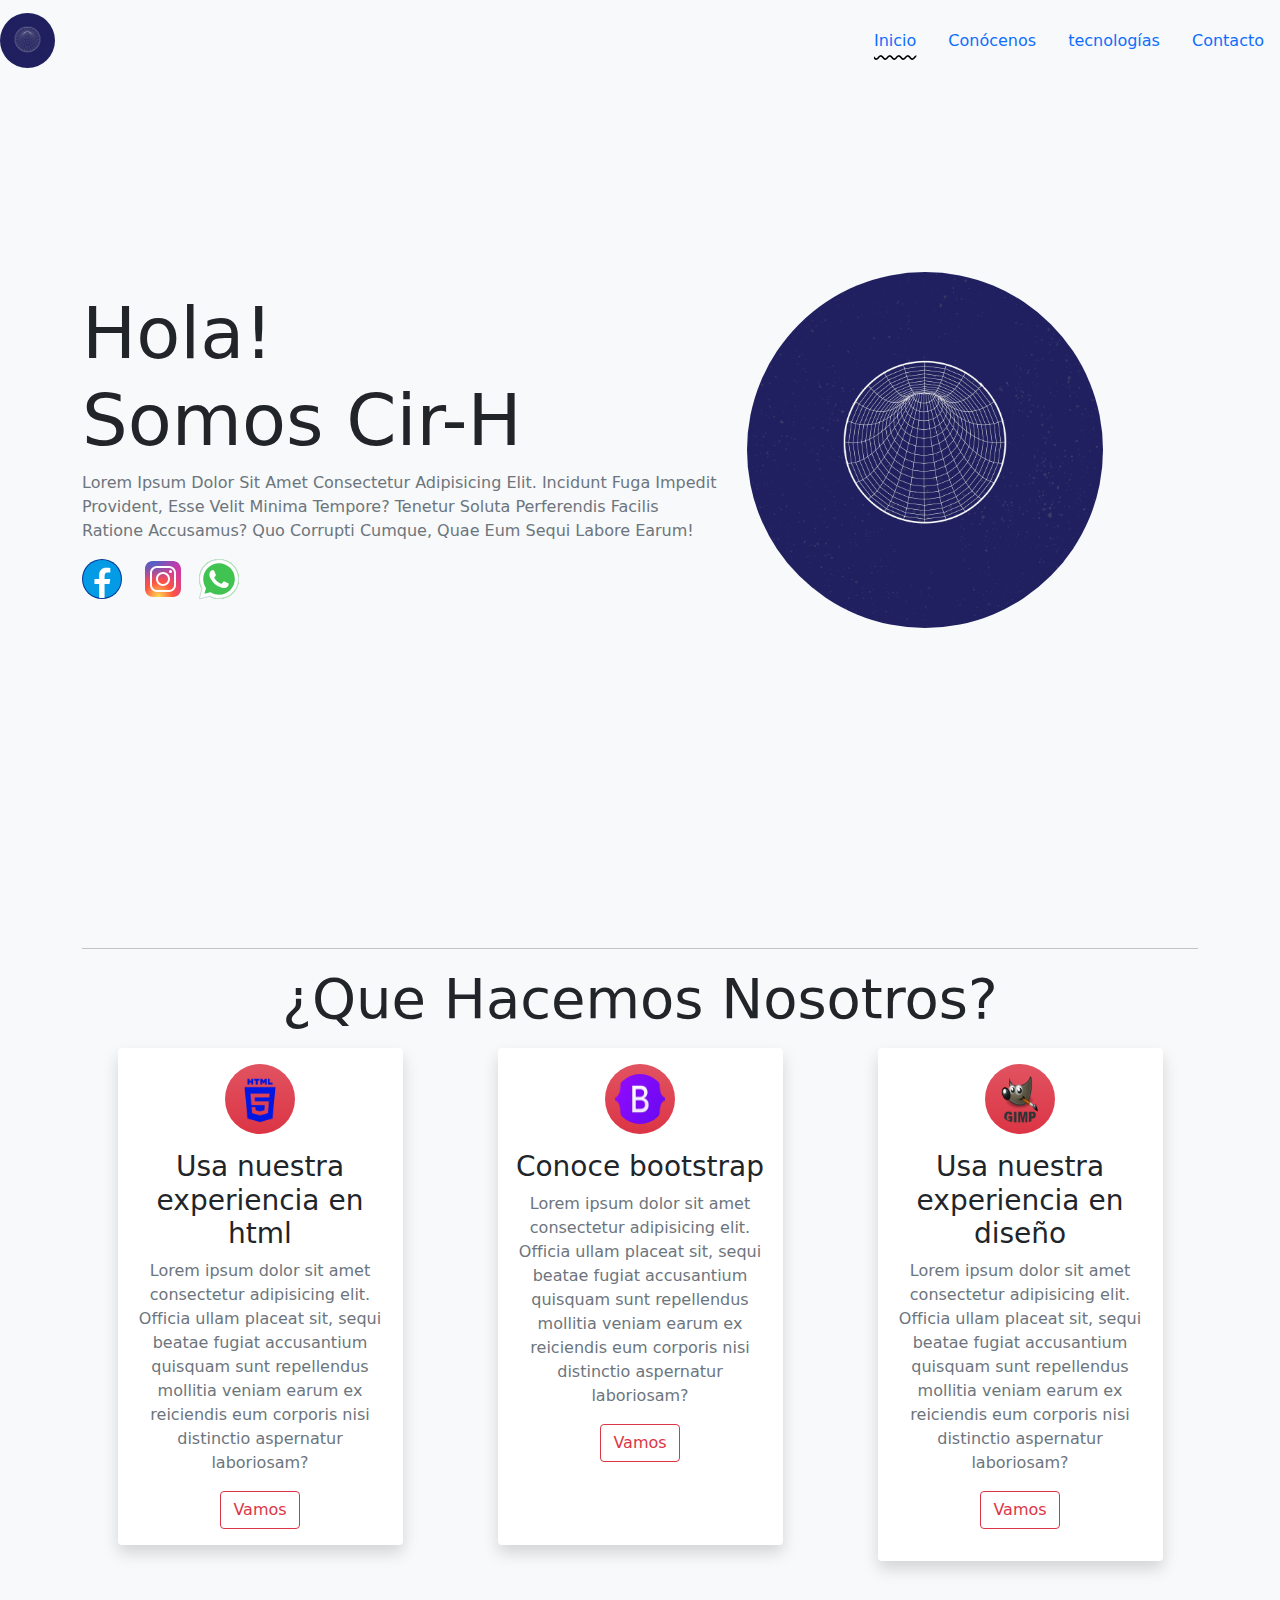
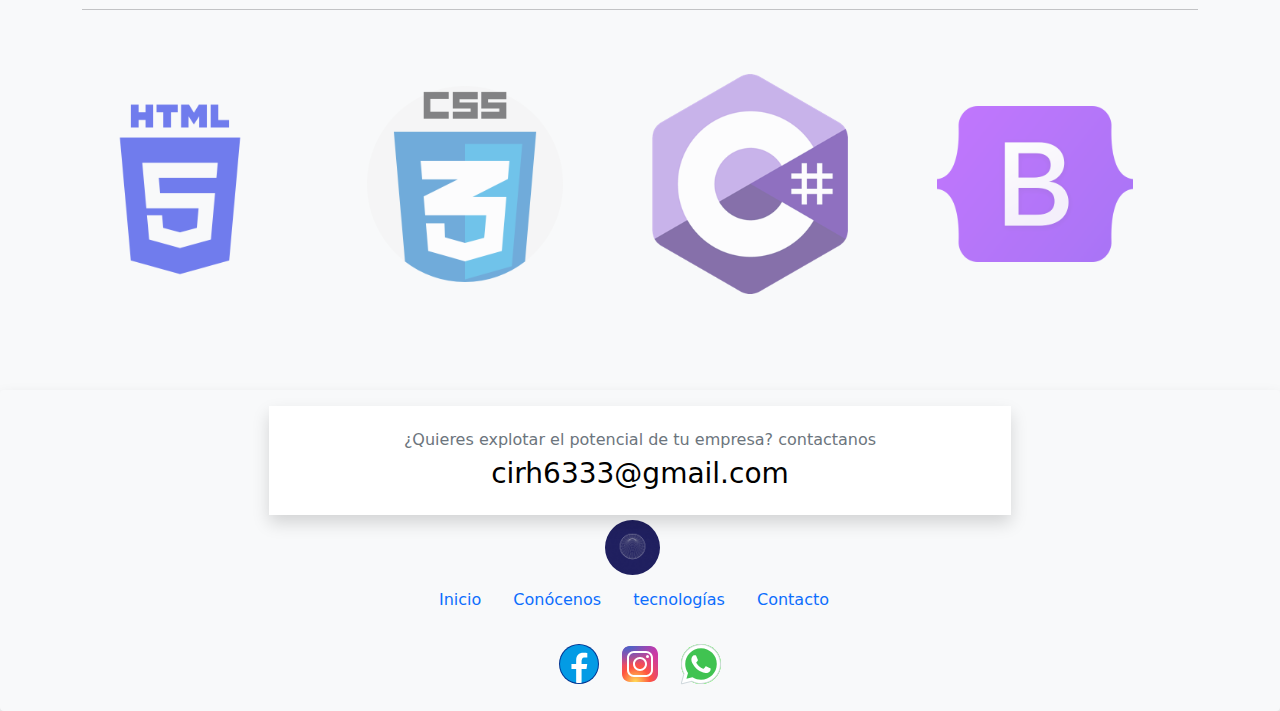
==== index.html @ 61a6dfd4 "primer subida cirh" ====
<!DOCTYPE html>
<html lang="es">
<head>
    <meta charset="UTF-8">
    <meta name="viewport" content="width=device-width, initial-scale=1.0">
    <link rel="stylesheet" href="css/bootstrap.min.css">
    <link rel="stylesheet" href="css/estilos.css">

    <title>Cir-H</title>
</head>
<body class="bg-light">
  <!-- navbar -->
  <nav class="navbar navbar-expand-md navbar-Light fixed-top bg-light navbar-main">
    <!-- logo -->
    <a href="#" class="navbar-brand ">
      <img src="imagenes/logo_cirh.jpg" alt="Cir-h logo" class="rounded-circle">
      <button class="navbar-toggler" data-bs-toggle="collapse" data-bs-target="#mainNav" aria-controls="mainNav" aria-expanded="false" aria-label="Barra de navegacion">
        <span class="navbar-toggler-icon"></span>
         </button>
    </a>

    <!-- items -->
    <div class="collapse navbar-collapse text-black" id="mainNav">
      <div class="nav ms-auto text-dark flex-column flex-md-row"> 
        <a href="index.html" class="nav-link active"> Inicio</a>
        <a href="index/indexco.html" class="nav-link">Conócenos</a>
        <a href="index.html" class="nav-link">tecnologías</a>
        <a href="index.html" class="nav-link">Contacto</a>

      </div>
    </div>
  
  </nav>

    <div class="container">
      <!-- Header -->
      <header class="row align-items-center header-main ">
        <div class="col-md-7 text-center text-md-start">
          <!-- Saludo -->
          <h1 class="display-2">
            <span class="d-block">Hola!</span>
             Somos Cir-H
          </h1>
          <!-- trabajo -->
          <p class="text-muted fw-light text-capitalize">
            Lorem ipsum dolor sit amet consectetur adipisicing elit. Incidunt fuga impedit provident, esse velit minima tempore? Tenetur soluta perferendis facilis ratione accusamus? Quo corrupti cumque, quae eum sequi labore earum!

          </p>
          <!-- contacto -->

          <div class="d-none-d-md-block icons-social-networks">
            <!-- facebook -->
              <a href="https://www.facebook.com/CirH.mx" target="_blank" class="bg-facebook">
                <img src="imagenes/icons/icons8-facebook-nuevo.svg" alt="facebook"> 
              </a>
              <!-- instagram -->
              <a href="https://www.instagram.com/cirh.mx/" target="_blank" class="bg-instagram mx-3">
                <img src="imagenes/icons/icons8-instagram.svg" alt="instagram"> 
             
                <!-- whatsapp -->
                <a href="" target="_blank" class="bg-whatsapp">
                <img src="imagenes/icons/icons8-whatsapp.svg" alt="whatsapp"> 
              </a>


          </div>
        </div>
        <div class="col-8 col-md-4">
          <img src="imagenes/logo_cirh.jpg" alt="foto-cir-h" class="w-100 rounded-circle">
        </div> 
      </header>
      <hr>
      <!-- servicios -->
    <section class="row justify-content-around text-center" id="secServicio">
      <!-- titulo -->
      <h2 class="col-12 display-4 text-capitalize mb-3">
        ¿Que hacemos nosotros?
      </h2>
      <!-- recuadro 1 -->
      <article class="col-10 col-md-10 col-lg-3 bg-white rounded shadow p-3 fw-light mb-3 mb-md-3">
      <!-- Icono -->
      <img src="imagenes/logo_html.png" alt="Icon Pen" class="bg-danger bg-gradient d-inline-bloc rounded-circle mb-3 icon-service">
      <!-- titulo -->
      <h3 class="capitalize">
        Usa nuestra experiencia en html
      </h3>
      <!-- descripcion -->
      <p class="text-muted">
        Lorem ipsum dolor sit amet consectetur adipisicing elit. Officia ullam placeat sit, sequi beatae fugiat accusantium quisquam sunt repellendus mollitia veniam earum ex reiciendis eum corporis nisi distinctio aspernatur laboriosam?
      </p>
      <!-- boton -->
      <a href="#" class="btn btn-outline-danger"> Vamos</a>
    </article>

    <!-- recuadro 2 -->
    <article class="col-10 col-md-10 col-lg-3 bg-white rounded shadow p-3 fw-light mb-3 mb-md-3">
      <!-- Icono -->
      <img src="imagenes/bootstrap.png" alt="" class="bg-danger bg-gradient d-inline-bloc rounded-circle mb-3 icon-service">
      <!-- titulo -->
      <h3 class="capitalize">
        Conoce bootstrap
      </h3>
      <!-- descripcion -->
      <p class="text-muted">
        Lorem ipsum dolor sit amet consectetur adipisicing elit. Officia ullam placeat sit, sequi beatae fugiat accusantium quisquam sunt repellendus mollitia veniam earum ex reiciendis eum corporis nisi distinctio aspernatur laboriosam?
      </p>
      <!-- boton -->
      <a href="#" class="btn btn-outline-danger"> Vamos</a>
    </article>

    <!-- recuadro 3 -->
    <article class="col-10 col-md-10 col-lg-3 bg-white rounded shadow p-3 fw-light mb-3 mb-md-0">
      <!-- Icono -->
      <img src="imagenes/gimp.png" alt="" class="bg-danger bg-gradient d-inline-bloc rounded-circle mb-3 icon-service">
      <!-- titulo -->
      <h3 class="capitalize">
        Usa nuestra experiencia en diseño
      </h3>
      <!-- descripcion -->
      <p class="text-muted">
        Lorem ipsum dolor sit amet consectetur adipisicing elit. Officia ullam placeat sit, sequi beatae fugiat accusantium quisquam sunt repellendus mollitia veniam earum ex reiciendis eum corporis nisi distinctio aspernatur laboriosam?
      </p>
      <!-- boton -->
      <a href="#" class="btn btn-outline-danger"> Vamos</a>
    </article>
    </section>
    <hr>
 </div>
 <!-- experiencia con lenguajes -->
 <div class="bg-purple d-none d-md-block">
  <!-- lenguajes -->
  <div class="container">
    <div class="row align-items-center justify-content-around py-5 sec-lenguajes">
      <!-- elementos -->
      <!-- foto 1 -->
      <a href="#" class="col-sm-5 col-md-3">
      <img src="imagenes/logo_html.png" alt="HTML" class="w-75">
    </a>
    <!-- foto 2 -->
    <a href="#" class="col-sm-5 col-md-3">
      <img src="imagenes/css.png" alt="HTML" class="w-75">
    </a>
     <!-- foto 3 -->
     <a href="#" class="col-sm-5 col-md-3">
      <img src="imagenes/csharp.png" alt="HTML" class="w-75">
    </a>

    <!-- foto 4 -->
    <a href="#" class="col-sm-5 col-md-3">
      <img src="imagenes/bootstrap.png" alt="HTML" class="w-75">
    </a>   
    </div>
  </div>
 </div>


 <!-- contacto -->
 <div class="containter rounded shadow p-3">
  <section class="row justify-content-center">
    <div class="col-9 col-lg-7 bg-white text-center py-4 px-3 shadow position-relative photo-frame">
     <p class="h6 text-muted fw-light">
      ¿Quieres explotar el potencial de tu empresa? contactanos </p>
       <a href="mailto:cirh6333@gmail.com" class="h3 text-decoration-none"> cirh6333@gmail.com </a>
    </div>
  </section>
  <!-- barranav -->
  <div class="row justify-content-center text-center ">
    <!-- logo -->
    <div class="navbar-brand">
    <img src="imagenes/logo_cirh.jpg" alt="Cir-h logo" class="rounded-circle">
  </div>
    <!-- items -->
    <nav class="nav col-11 justify-content-center mb-4 text-black">
    <a href="index.html" class="nav-link active"> Inicio</a>
    <a href="secServicio" class="nav-link">Conócenos</a>
    <a href="index.html" class="nav-link">tecnologías</a>
    <a href="index.html" class="nav-link">Contacto</a>
    </nav>
    <!-- icons-social-networks -->
    
    <div class="icons-social-networks">
      <!-- facebook -->
        <a href="https://www.facebook.com/CirH.mx" target="_blank" class="bg-facebook">
          <img src="imagenes/icons/icons8-facebook-nuevo.svg" alt="facebook"> 
        </a>
        <!-- instagram -->
        <a href="https://www.instagram.com/cirh.mx/" target="_blank" class="bg-instagram mx-3">
          <img src="imagenes/icons/icons8-instagram.svg" alt="instagram"> 
        </a>
          <!-- whatsapp -->
          <a href="" target="_blank" class="bg-whatsapp">
          <img src="imagenes/icons/icons8-whatsapp.svg" alt="whatsapp"> 
        </a>

    </div>

  </div>
 </div>
 
    <script src="js/bootstrap.bundle.min.js"></script>
    
</body>
</html>
---- css/estilos.css ----
:root{
    --color-bue-medium: #222;
    --color-black: #000;
    

}

/* estilos generales */
 a{
    color: #000;
}

.container > .row {
    margin-bottom: 3rem;
    
}





/* sections */
/* Nav */
.navbar-brand > img{
    width: 55px;
    
}
/* para que todos los elementos activos tengan un text-decoration  */
.navbar-main .active{
    text-decoration: underline wavy var(--color-black);
    text-underline-offset: 9px;
}


/* redes sociales */
.icons-social-networks > a{
    /* variable */
    --size: 40px;
    width: var(--size);
    height: var(--size);
    border-radius: 50%;
    display: inline-flex;
    justify-content: center;
    align-items: center;
    transition: 0.5s filter;

}
.sec-lenguajes > a:hover{
    filter: opacity(0.5);
    transition: 0.5s filter;
}



/* efecto opacidad */
.icons-social-networks > a:hover .sec-lenguajes{
    filter: opacity(0.5);

}


.bg-facebook{
    background-color: #023693;
}

.bg-instagram{
    background-color: rgba(255, 255, 255, 0);
}

.bg-whatsapp{
    background-color: rgb(30, 255, 0);
}
/* centrar elementos */

.header-main{
    min-height: 100vh ;

}

/* seccion servicios */
.icon-service{
    --box-size: 70px;
    width: var(--box-size);
    height: var(--box-size);
    padding: 10px;


}

/* experiencia */

.bg-purple{
    background-color: rgba(13, 87, 235 / 0.3);
    filter: opacity(0.55);
}

@media screen and (max-width: 370px) {
    
    body{
        margin-top: 4rem;
    }

.header-main{
    height: initial;

}

}
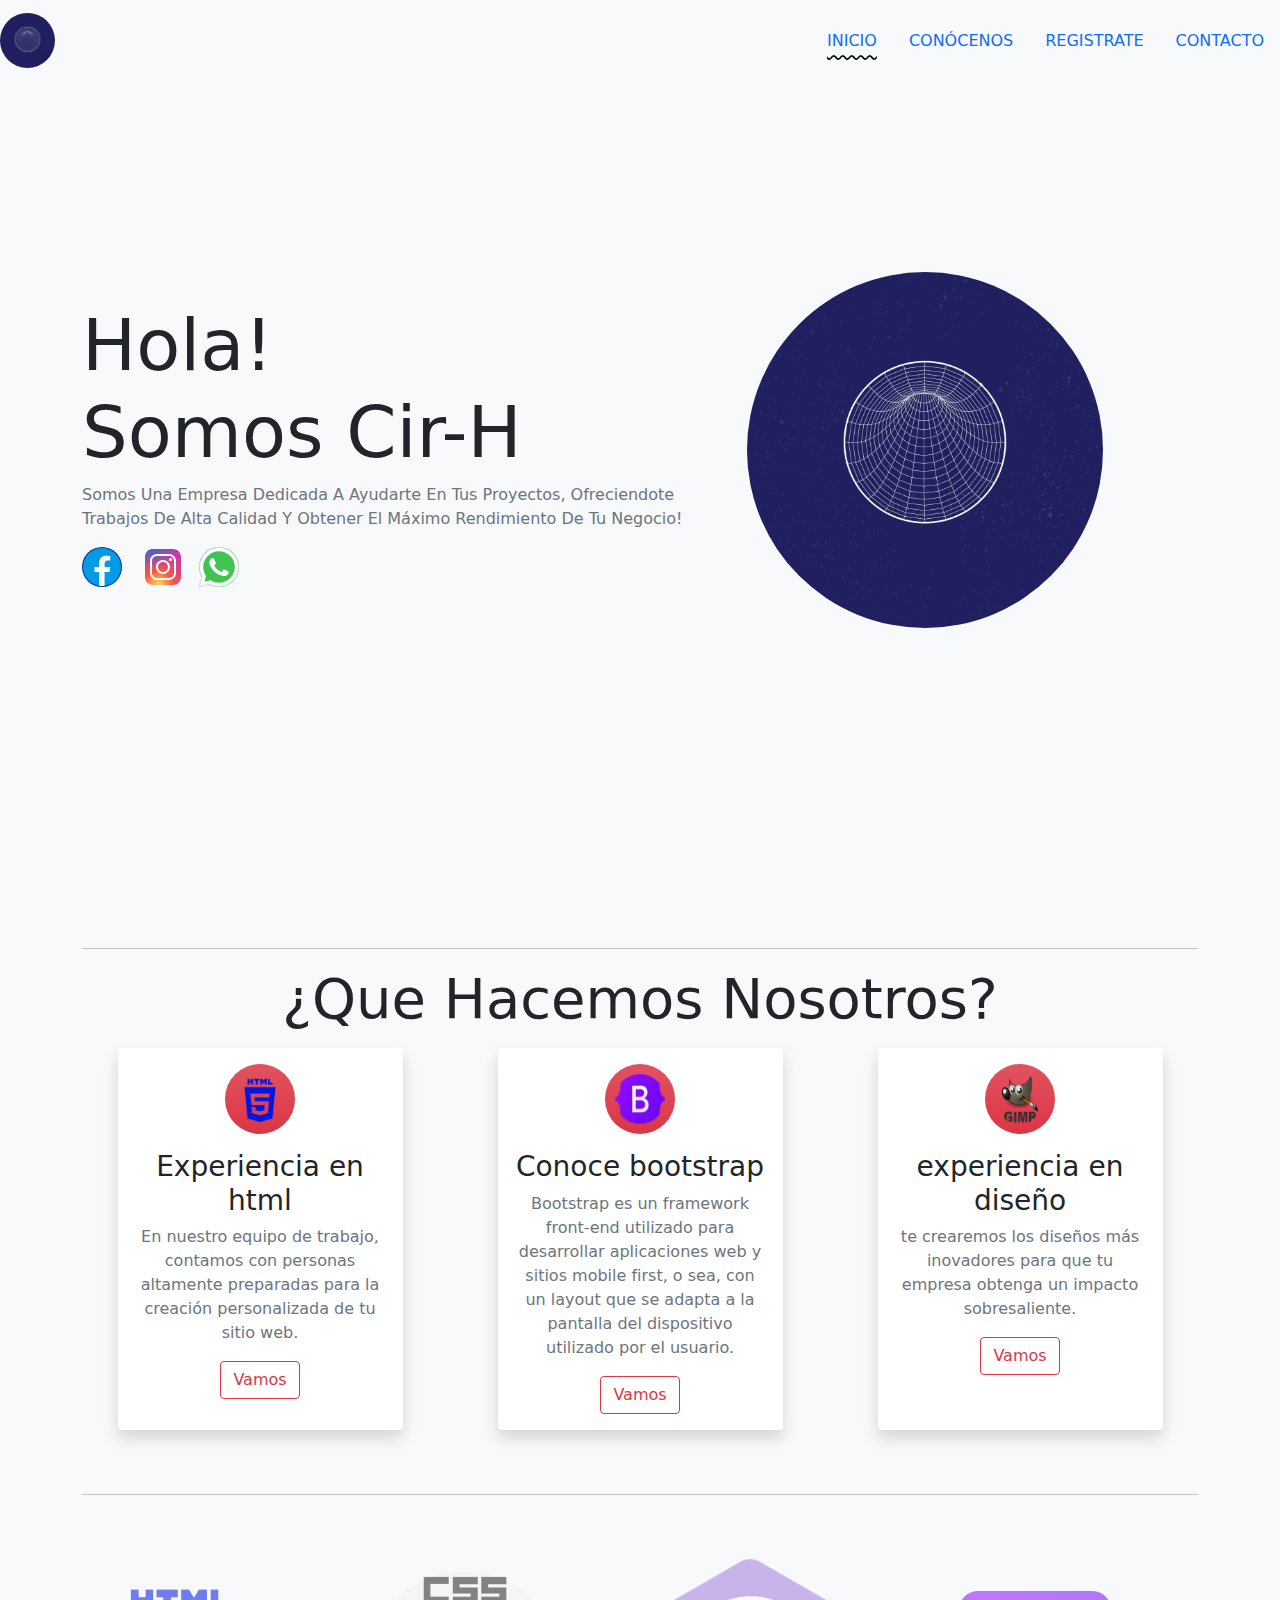
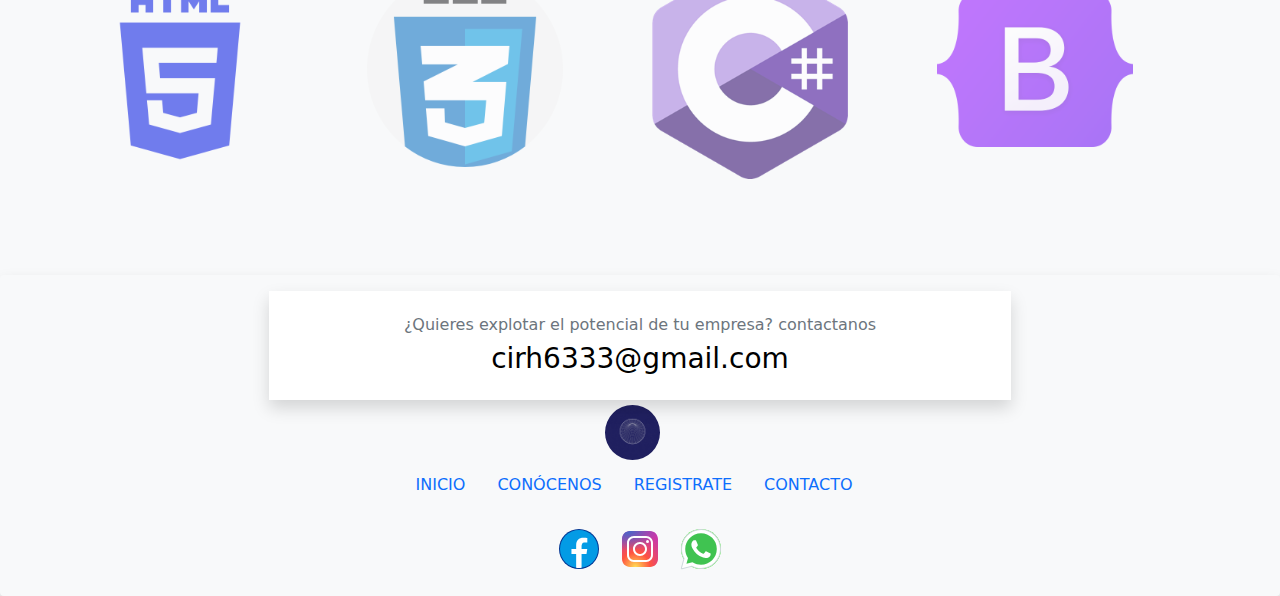
==== commit 19feac52: "Nuevas secciones" ====
--- a/index.html
+++ b/index.html
@@ -22,10 +22,10 @@
     <!-- items -->
     <div class="collapse navbar-collapse text-black" id="mainNav">
       <div class="nav ms-auto text-dark flex-column flex-md-row"> 
-        <a href="index.html" class="nav-link active"> Inicio</a>
-        <a href="index/indexco.html" class="nav-link">Conócenos</a>
-        <a href="index.html" class="nav-link">tecnologías</a>
-        <a href="index.html" class="nav-link">Contacto</a>
+        <a href="index.html" class="nav-link active"> INICIO</a>
+        <a href="index/indexco.html" class="nav-link">CONÓCENOS</a>
+        <a href="https://aldo-mauricio-g.github.io/Landing-Page/" class="nav-link">REGISTRATE</a>
+        <a href="index.html" class="nav-link">CONTACTO</a>
 
       </div>
     </div>
@@ -43,7 +43,7 @@
           </h1>
           <!-- trabajo -->
           <p class="text-muted fw-light text-capitalize">
-            Lorem ipsum dolor sit amet consectetur adipisicing elit. Incidunt fuga impedit provident, esse velit minima tempore? Tenetur soluta perferendis facilis ratione accusamus? Quo corrupti cumque, quae eum sequi labore earum!
+           Somos una empresa dedicada a ayudarte en tus proyectos, ofreciendote trabajos de alta calidad y obtener el máximo rendimiento de tu negocio!
 
           </p>
           <!-- contacto -->
@@ -82,11 +82,11 @@
       <img src="imagenes/logo_html.png" alt="Icon Pen" class="bg-danger bg-gradient d-inline-bloc rounded-circle mb-3 icon-service">
       <!-- titulo -->
       <h3 class="capitalize">
-        Usa nuestra experiencia en html
+       Experiencia en html
       </h3>
       <!-- descripcion -->
       <p class="text-muted">
-        Lorem ipsum dolor sit amet consectetur adipisicing elit. Officia ullam placeat sit, sequi beatae fugiat accusantium quisquam sunt repellendus mollitia veniam earum ex reiciendis eum corporis nisi distinctio aspernatur laboriosam?
+       En nuestro equipo de trabajo, contamos con personas altamente preparadas para la creación personalizada de tu sitio web.
       </p>
       <!-- boton -->
       <a href="#" class="btn btn-outline-danger"> Vamos</a>
@@ -97,28 +97,28 @@
       <!-- Icono -->
       <img src="imagenes/bootstrap.png" alt="" class="bg-danger bg-gradient d-inline-bloc rounded-circle mb-3 icon-service">
       <!-- titulo -->
-      <h3 class="capitalize">
+      <h3 class="capitalize justify-content-around">
         Conoce bootstrap
       </h3>
       <!-- descripcion -->
       <p class="text-muted">
-        Lorem ipsum dolor sit amet consectetur adipisicing elit. Officia ullam placeat sit, sequi beatae fugiat accusantium quisquam sunt repellendus mollitia veniam earum ex reiciendis eum corporis nisi distinctio aspernatur laboriosam?
+        Bootstrap es un framework front-end utilizado para desarrollar aplicaciones web y sitios mobile first, o sea, con un layout que se adapta a la pantalla del dispositivo utilizado por el usuario.
       </p>
       <!-- boton -->
       <a href="#" class="btn btn-outline-danger"> Vamos</a>
     </article>
 
     <!-- recuadro 3 -->
-    <article class="col-10 col-md-10 col-lg-3 bg-white rounded shadow p-3 fw-light mb-3 mb-md-0">
+    <article class="col-10 col-md-10 col-lg-3 bg-white rounded shadow p-3 fw-light mb-3 mb-md-3">
       <!-- Icono -->
       <img src="imagenes/gimp.png" alt="" class="bg-danger bg-gradient d-inline-bloc rounded-circle mb-3 icon-service">
       <!-- titulo -->
       <h3 class="capitalize">
-        Usa nuestra experiencia en diseño
+       experiencia en diseño
       </h3>
       <!-- descripcion -->
       <p class="text-muted">
-        Lorem ipsum dolor sit amet consectetur adipisicing elit. Officia ullam placeat sit, sequi beatae fugiat accusantium quisquam sunt repellendus mollitia veniam earum ex reiciendis eum corporis nisi distinctio aspernatur laboriosam?
+       te crearemos los diseños más inovadores para que tu empresa obtenga un impacto sobresaliente.
       </p>
       <!-- boton -->
       <a href="#" class="btn btn-outline-danger"> Vamos</a>
@@ -126,6 +126,7 @@
     </section>
     <hr>
  </div>
+
  <!-- experiencia con lenguajes -->
  <div class="bg-purple d-none d-md-block">
   <!-- lenguajes -->
@@ -171,10 +172,10 @@
   </div>
     <!-- items -->
     <nav class="nav col-11 justify-content-center mb-4 text-black">
-    <a href="index.html" class="nav-link active"> Inicio</a>
-    <a href="secServicio" class="nav-link">Conócenos</a>
-    <a href="index.html" class="nav-link">tecnologías</a>
-    <a href="index.html" class="nav-link">Contacto</a>
+    <a href="index.html" class="nav-link active"> INICIO</a>
+    <a href="index/indexco.html" class="nav-link">CONÓCENOS</a>
+    <a href="index.html" class="nav-link">REGISTRATE</a>
+    <a href="index.html" class="nav-link">CONTACTO</a>
     </nav>
     <!-- icons-social-networks -->
     
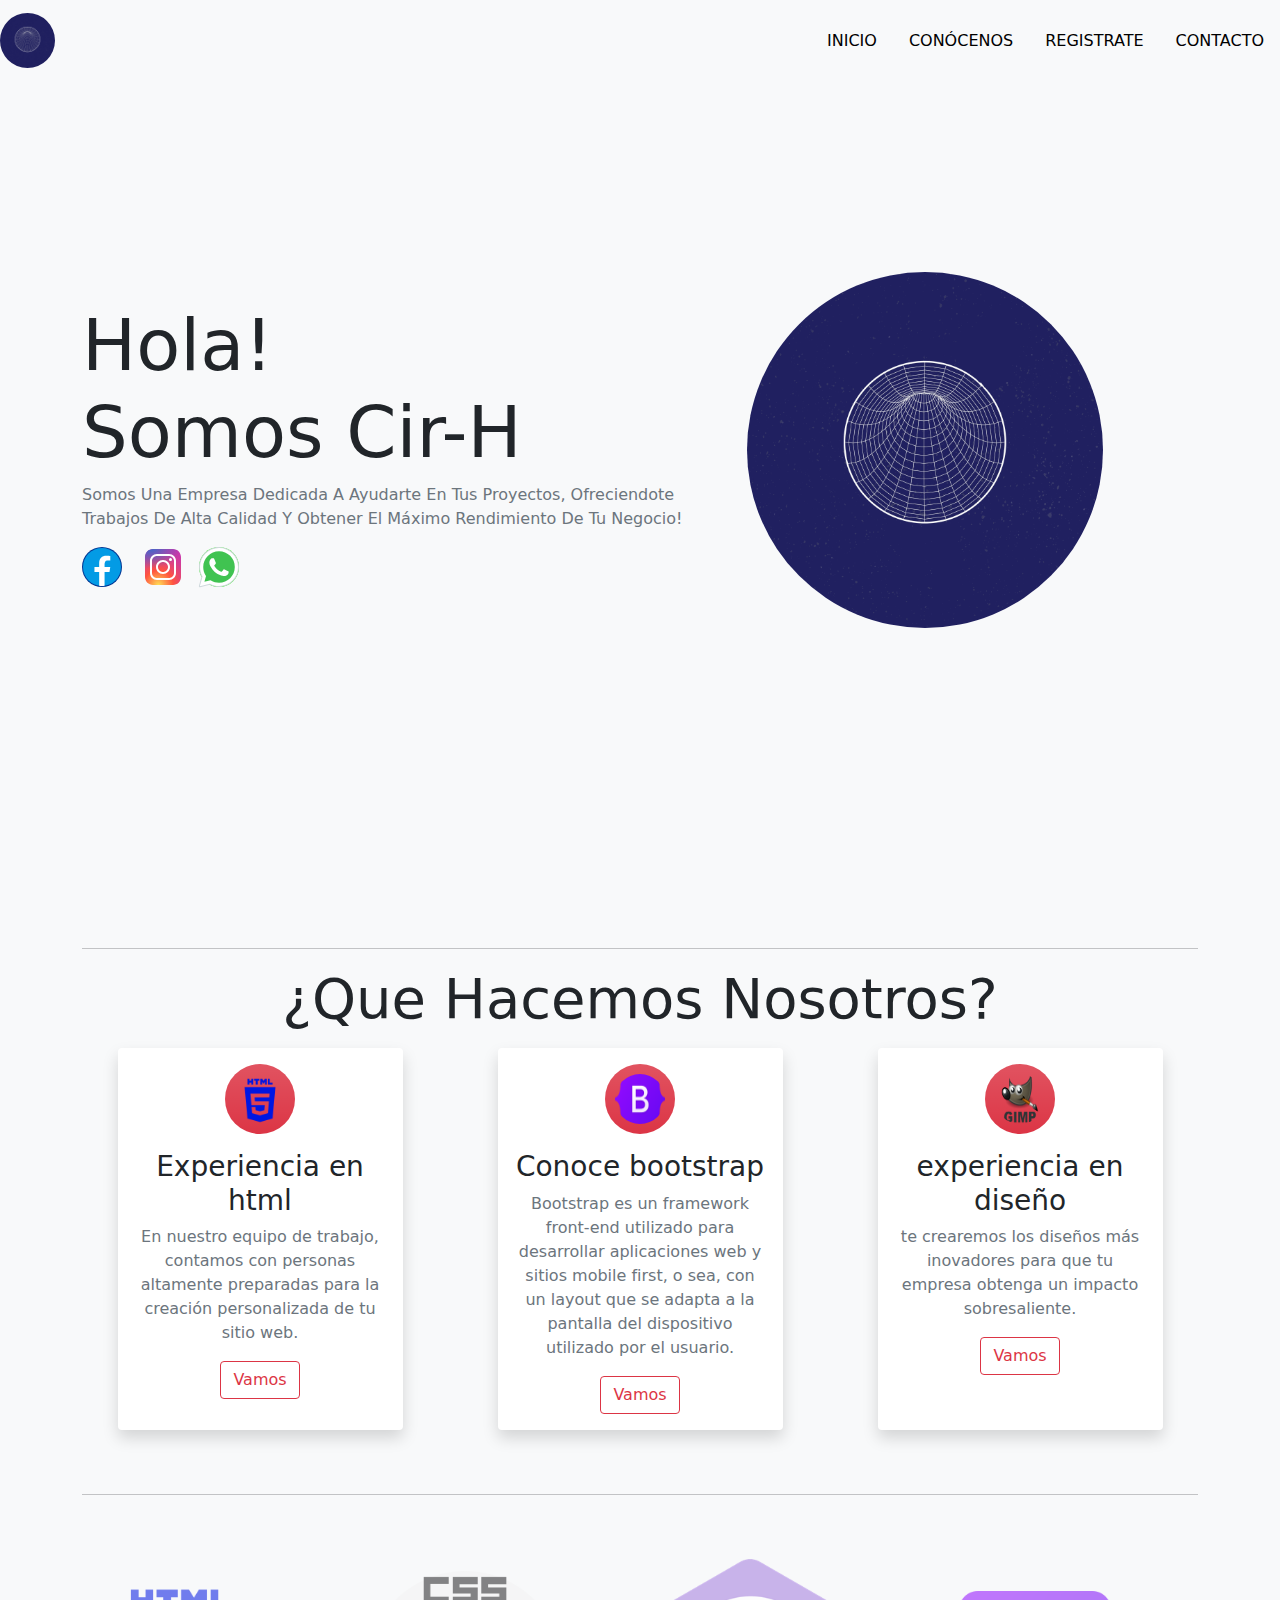
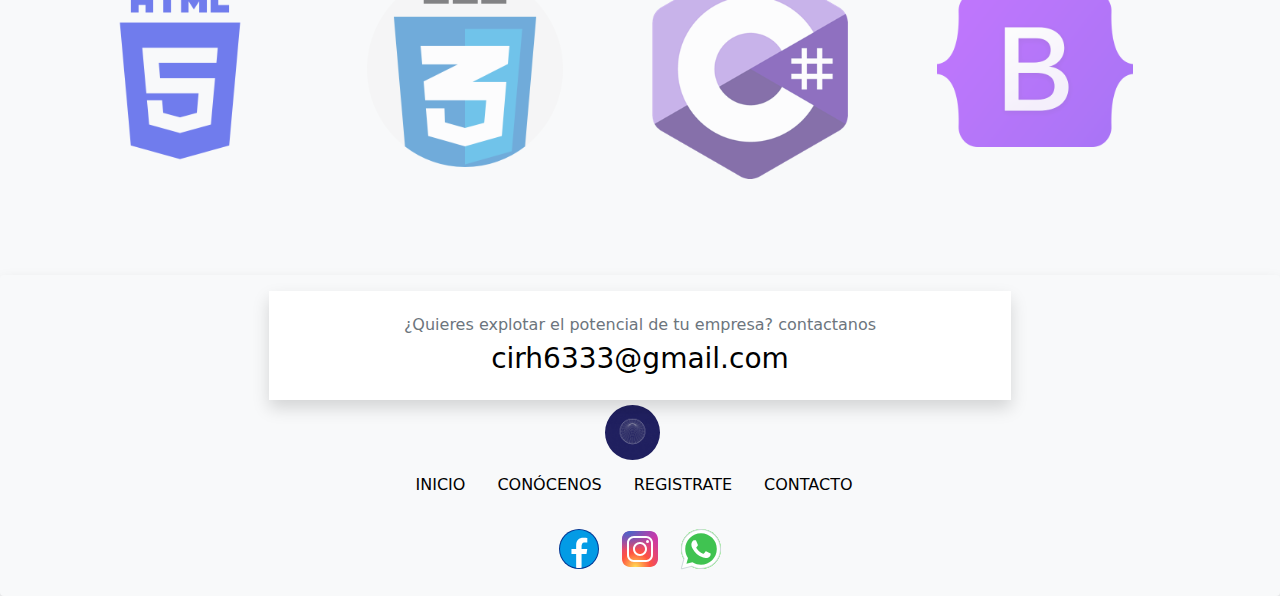
==== commit aea95ecb: "correccion de bugs" ====
--- a/index.html
+++ b/index.html
@@ -13,19 +13,19 @@
   <nav class="navbar navbar-expand-md navbar-Light fixed-top bg-light navbar-main">
     <!-- logo -->
     <a href="#" class="navbar-brand ">
-      <img src="imagenes/logo_cirh.jpg" alt="Cir-h logo" class="rounded-circle">
-      <button class="navbar-toggler" data-bs-toggle="collapse" data-bs-target="#mainNav" aria-controls="mainNav" aria-expanded="false" aria-label="Barra de navegacion">
+      <img src="imagenes/logo_cirh.jpg" alt="Cir-h logo" class="rounded-circle"> </a>
+      <button class="navbar-toggler text-black bg-info" data-bs-toggle="collapse" data-bs-target="#mainNav" aria-controls="mainNav" aria-expanded="false" aria-label="Barra de navegacion">
         <span class="navbar-toggler-icon"></span>
          </button>
-    </a>
+   
 
     <!-- items -->
     <div class="collapse navbar-collapse text-black" id="mainNav">
       <div class="nav ms-auto text-dark flex-column flex-md-row"> 
-        <a href="index.html" class="nav-link active"> INICIO</a>
-        <a href="index/indexco.html" class="nav-link">CONÓCENOS</a>
-        <a href="https://aldo-mauricio-g.github.io/Landing-Page/" class="nav-link">REGISTRATE</a>
-        <a href="index.html" class="nav-link">CONTACTO</a>
+        <a href="index.html" class="nav-link active text-black"> INICIO</a>
+        <a href="index/indexco.html" class="nav-link text-black">CONÓCENOS</a>
+        <a href="https://aldo-mauricio-g.github.io/Landing-Page/ " class="nav-link text-black">REGISTRATE</a>
+        <a href="index.html" class="nav-link text-black">CONTACTO</a>
 
       </div>
     </div>
@@ -61,12 +61,10 @@
                 <a href="" target="_blank" class="bg-whatsapp">
                 <img src="imagenes/icons/icons8-whatsapp.svg" alt="whatsapp"> 
               </a>
-
-
           </div>
         </div>
-        <div class="col-8 col-md-4">
-          <img src="imagenes/logo_cirh.jpg" alt="foto-cir-h" class="w-100 rounded-circle">
+        <div class="col-12 col-md-4">
+          <img src="imagenes/logo_cirh.jpg" alt="foto-cir-h" class="centrar w-100 rounded-circle ">
         </div> 
       </header>
       <hr>
@@ -172,10 +170,10 @@
   </div>
     <!-- items -->
     <nav class="nav col-11 justify-content-center mb-4 text-black">
-    <a href="index.html" class="nav-link active"> INICIO</a>
-    <a href="index/indexco.html" class="nav-link">CONÓCENOS</a>
-    <a href="index.html" class="nav-link">REGISTRATE</a>
-    <a href="index.html" class="nav-link">CONTACTO</a>
+    <a href="index.html" class="nav-link active text-black "> INICIO</a>
+    <a href="index/indexco.html" class="nav-link text-black ">CONÓCENOS</a>
+    <a href="https://aldo-mauricio-g.github.io/Landing-Page/" class="nav-link text-black">REGISTRATE</a>
+    <a href="index.html" class="nav-link text-black">CONTACTO</a>
     </nav>
     <!-- icons-social-networks -->
     
--- a/css/estilos.css
+++ b/css/estilos.css
@@ -14,6 +14,10 @@
     margin-bottom: 3rem;
     
 }
+.centrar{
+    margin: auto;
+    display: block;
+}
 
 
 
@@ -26,10 +30,7 @@
     
 }
 /* para que todos los elementos activos tengan un text-decoration  */
-.navbar-main .active{
-    text-decoration: underline wavy var(--color-black);
-    text-underline-offset: 9px;
-}
+
 
 
 /* redes sociales */
@@ -94,7 +95,7 @@
     filter: opacity(0.55);
 }
 
-@media screen and (max-width: 370px) {
+@media screen and (max-width: 376px) {
     
     body{
         margin-top: 4rem;
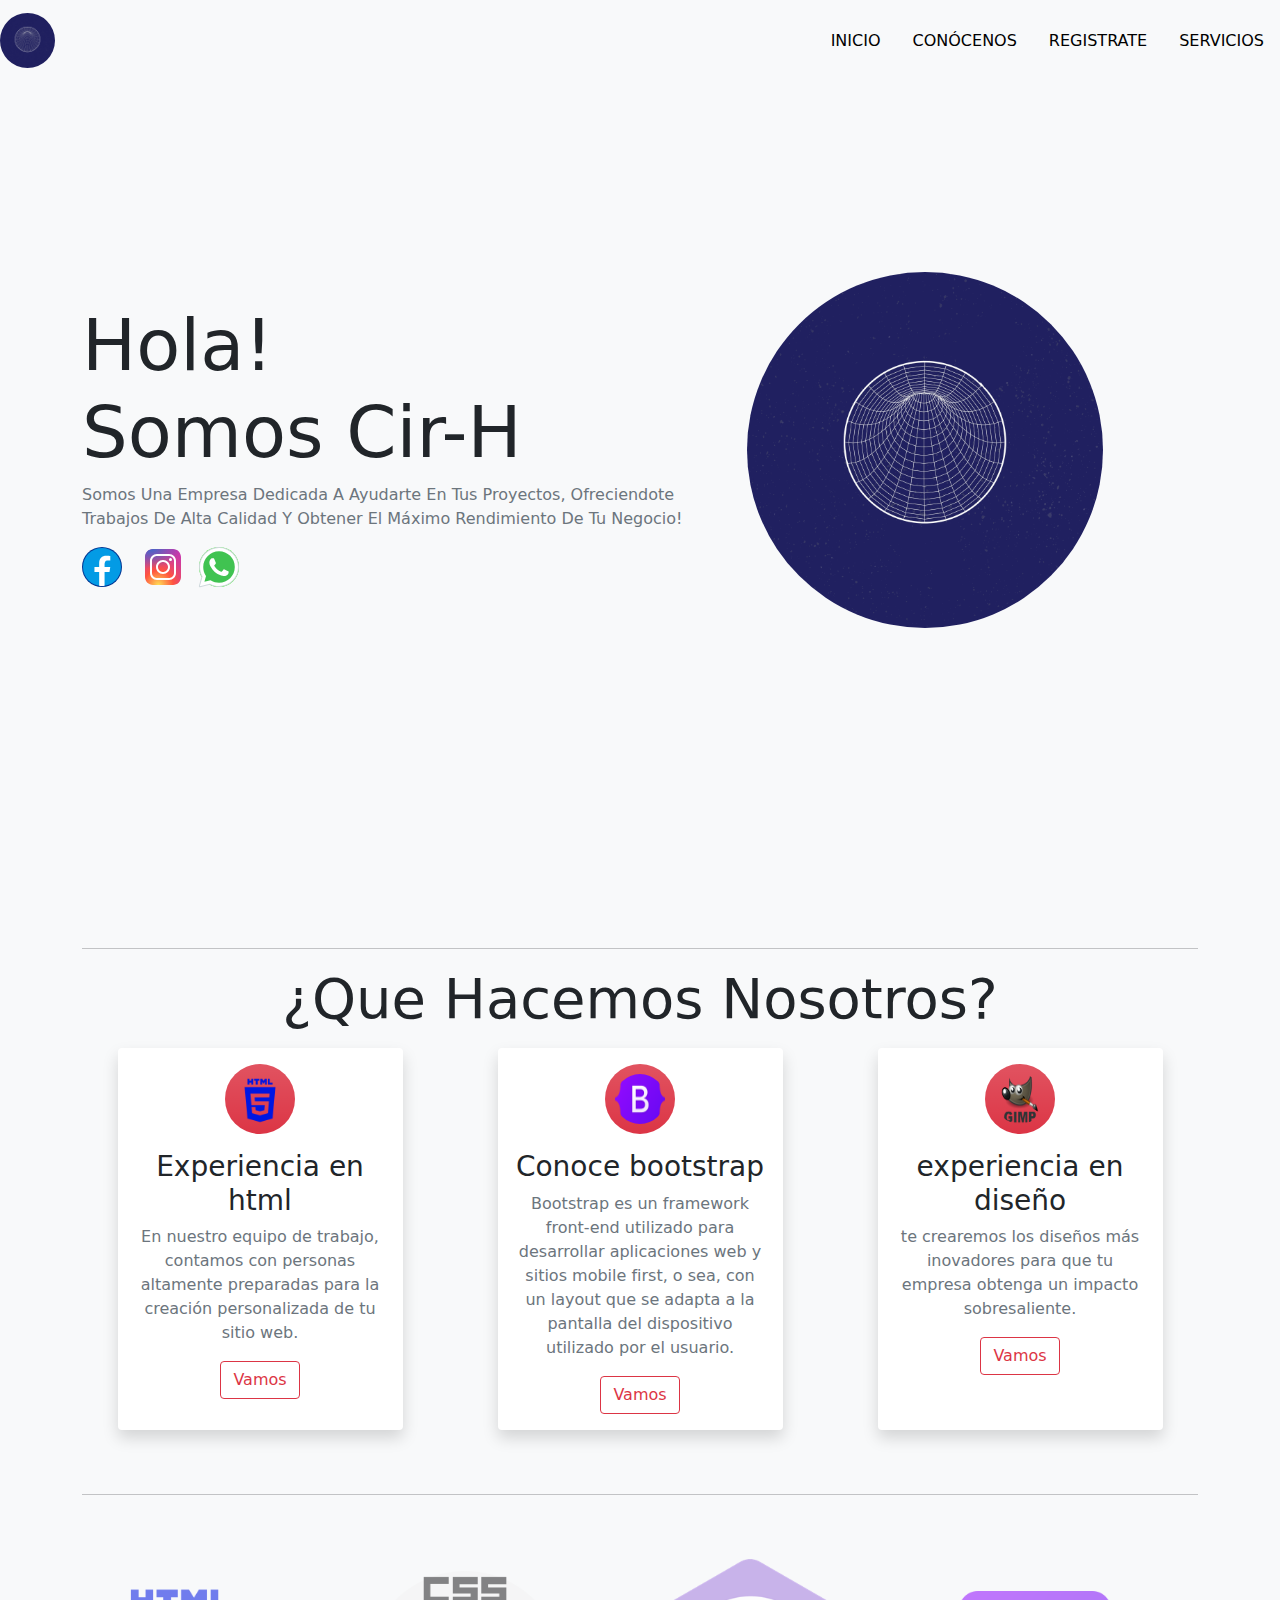
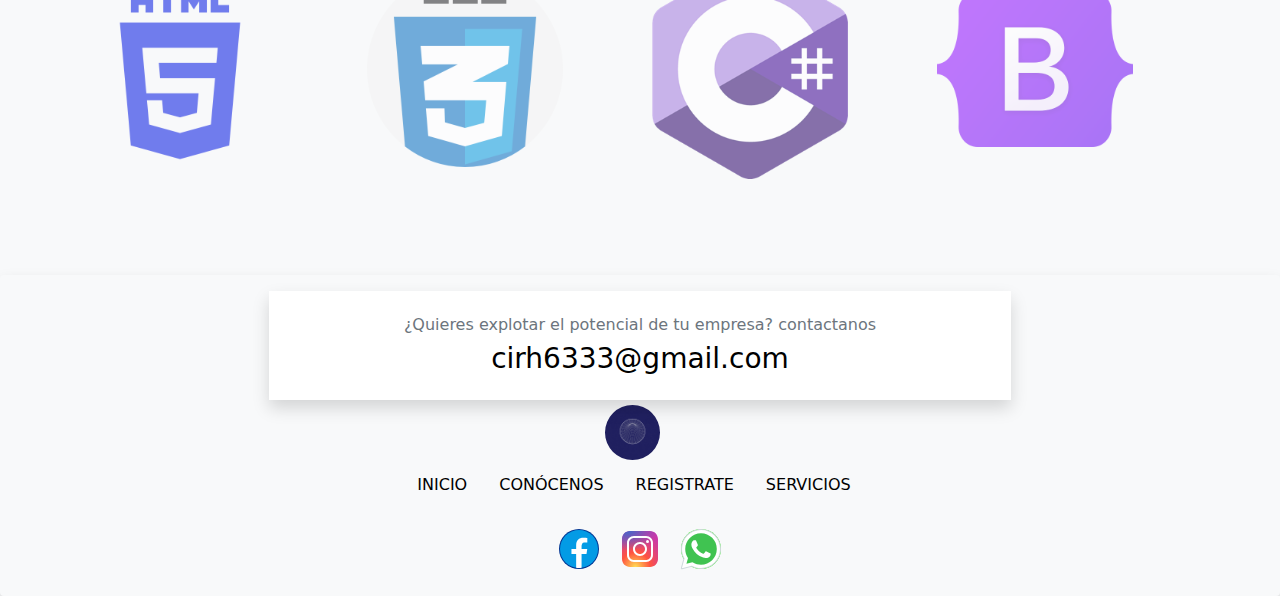
==== commit 35c693c5: "Corrección de bugs" ====
--- a/index.html
+++ b/index.html
@@ -25,7 +25,7 @@
         <a href="index.html" class="nav-link active text-black"> INICIO</a>
         <a href="index/indexco.html" class="nav-link text-black">CONÓCENOS</a>
         <a href="https://aldo-mauricio-g.github.io/Landing-Page/ " class="nav-link text-black">REGISTRATE</a>
-        <a href="index.html" class="nav-link text-black">CONTACTO</a>
+        <a href="index/indexservicios.html" class="nav-link text-black">SERVICIOS</a>
 
       </div>
     </div>
@@ -58,7 +58,7 @@
                 <img src="imagenes/icons/icons8-instagram.svg" alt="instagram"> 
              
                 <!-- whatsapp -->
-                <a href="" target="_blank" class="bg-whatsapp">
+                <a href="https://wa.me/message/EQ6SQ76GERI2M1" target="_blank" class="bg-whatsapp">
                 <img src="imagenes/icons/icons8-whatsapp.svg" alt="whatsapp"> 
               </a>
           </div>
@@ -169,11 +169,11 @@
     <img src="imagenes/logo_cirh.jpg" alt="Cir-h logo" class="rounded-circle">
   </div>
     <!-- items -->
-    <nav class="nav col-11 justify-content-center mb-4 text-black">
+    <nav class="nav col-11 justify-content-center mb-4 text-black ">
     <a href="index.html" class="nav-link active text-black "> INICIO</a>
     <a href="index/indexco.html" class="nav-link text-black ">CONÓCENOS</a>
     <a href="https://aldo-mauricio-g.github.io/Landing-Page/" class="nav-link text-black">REGISTRATE</a>
-    <a href="index.html" class="nav-link text-black">CONTACTO</a>
+    <a href="index/indexservicios.html" class="nav-link text-black">SERVICIOS</a>
     </nav>
     <!-- icons-social-networks -->
     
@@ -187,7 +187,7 @@
           <img src="imagenes/icons/icons8-instagram.svg" alt="instagram"> 
         </a>
           <!-- whatsapp -->
-          <a href="" target="_blank" class="bg-whatsapp">
+          <a href="https://wa.me/message/EQ6SQ76GERI2M1" target="_blank" class="bg-whatsapp">
           <img src="imagenes/icons/icons8-whatsapp.svg" alt="whatsapp"> 
         </a>
 
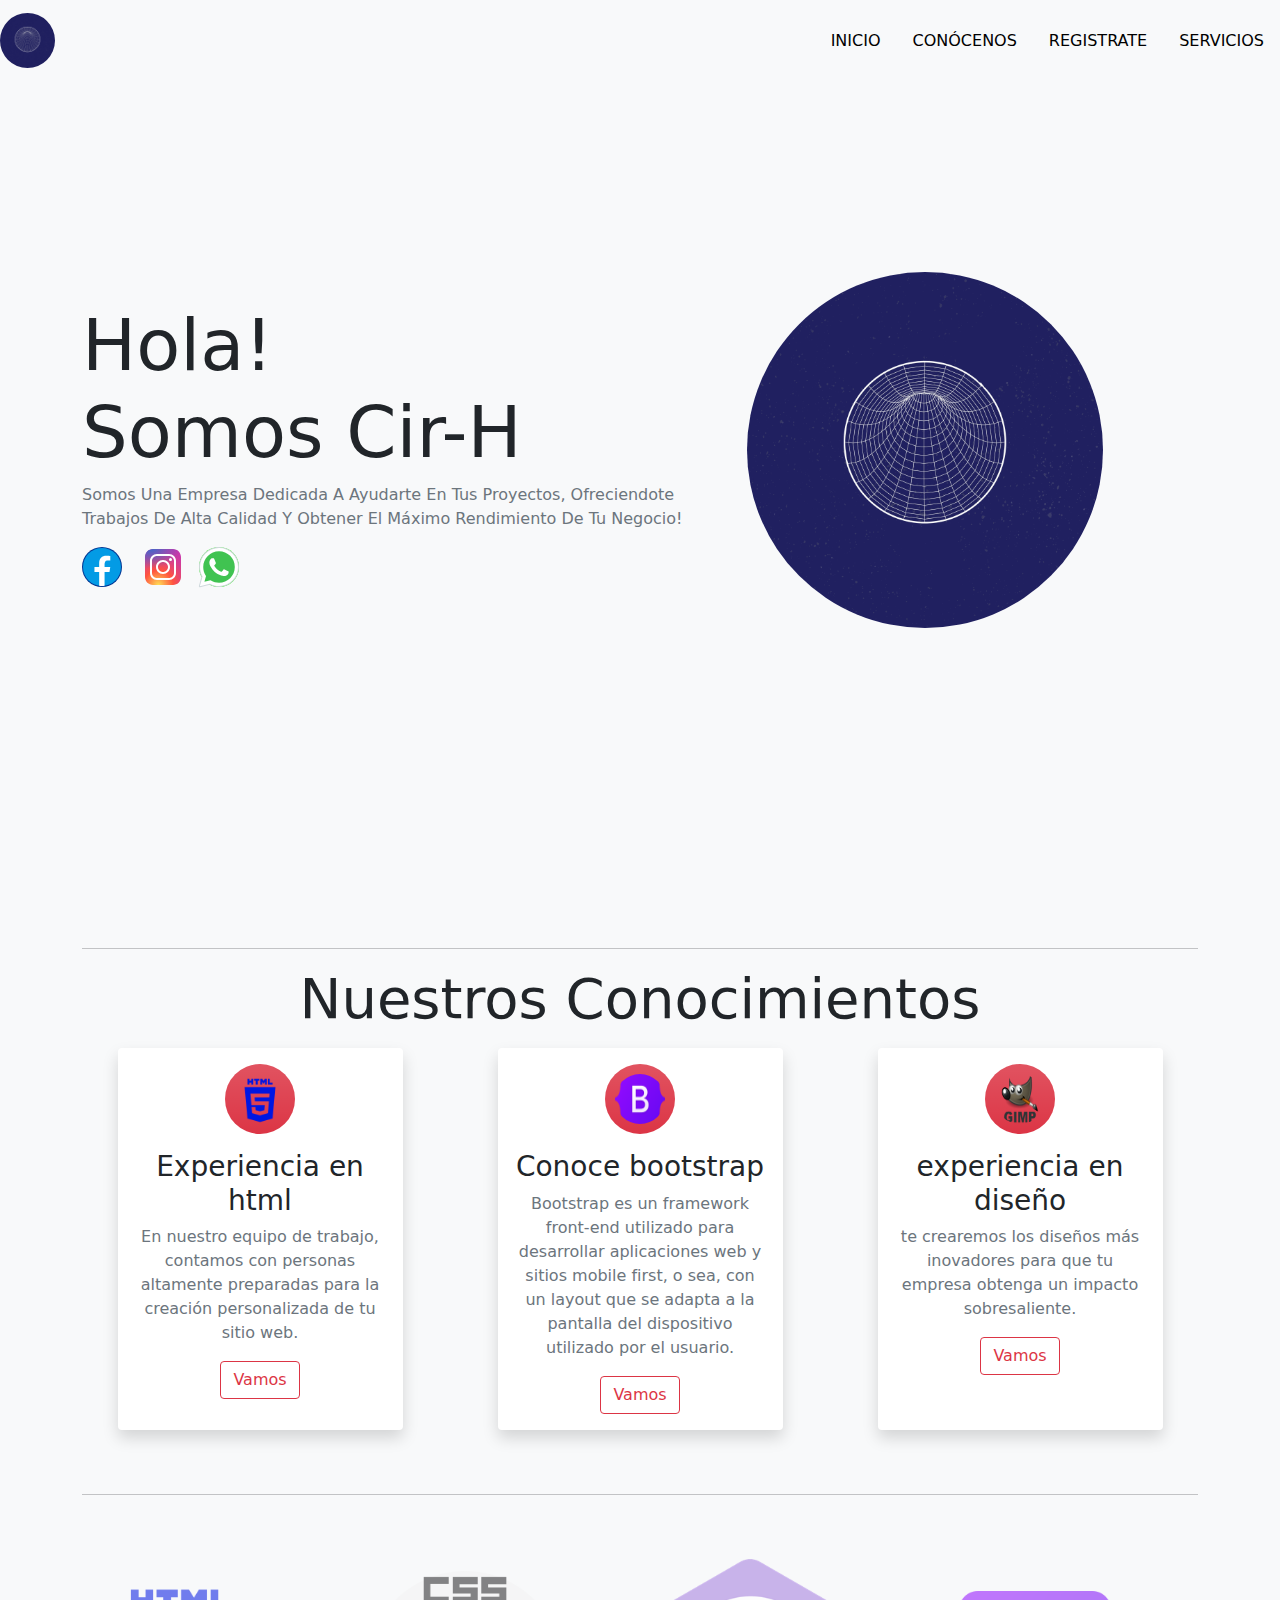
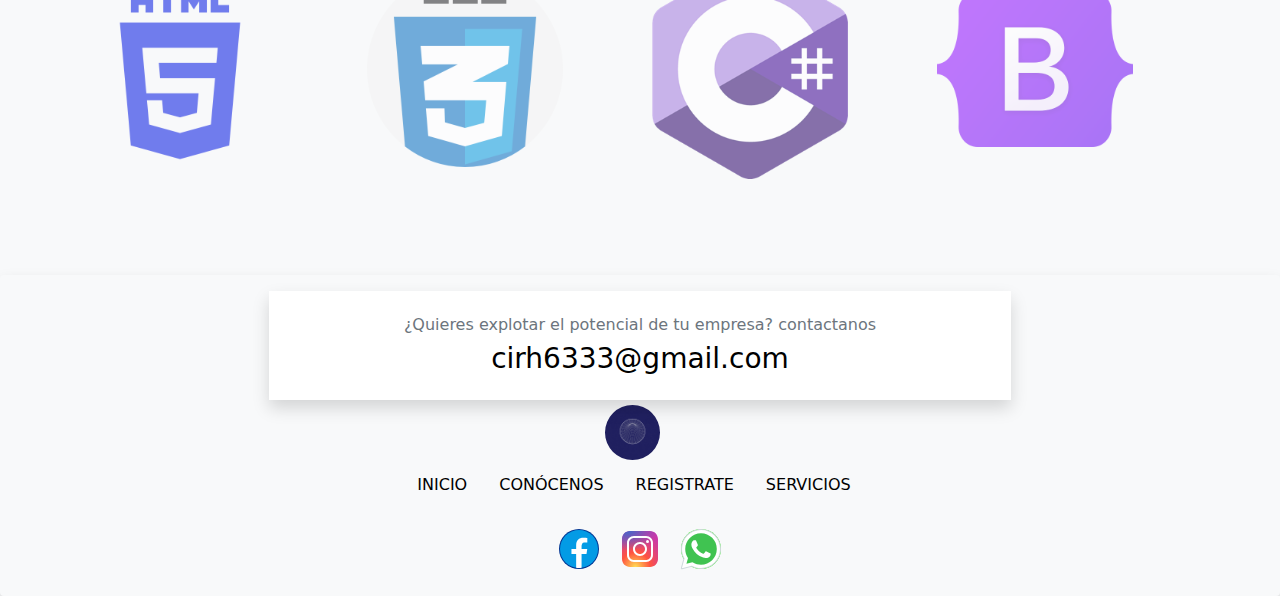
==== commit b9e29ee4: "correccion y más personalizacion" ====
--- a/index.html
+++ b/index.html
@@ -7,10 +7,11 @@
     <link rel="stylesheet" href="css/estilos.css">
 
     <title>Cir-H</title>
+    <link rel="icon" href="imagenes/logo_cirh.jpg">
 </head>
 <body class="bg-light">
   <!-- navbar -->
-  <nav class="navbar navbar-expand-md navbar-Light fixed-top bg-light navbar-main">
+  <nav class="navbar navbar-expand-md navbar-Light fixed-top bg-light navbar-main ">
     <!-- logo -->
     <a href="#" class="navbar-brand ">
       <img src="imagenes/logo_cirh.jpg" alt="Cir-h logo" class="rounded-circle"> </a>
@@ -72,7 +73,7 @@
     <section class="row justify-content-around text-center" id="secServicio">
       <!-- titulo -->
       <h2 class="col-12 display-4 text-capitalize mb-3">
-        ¿Que hacemos nosotros?
+        Nuestros conocimientos
       </h2>
       <!-- recuadro 1 -->
       <article class="col-10 col-md-10 col-lg-3 bg-white rounded shadow p-3 fw-light mb-3 mb-md-3">
@@ -87,7 +88,7 @@
        En nuestro equipo de trabajo, contamos con personas altamente preparadas para la creación personalizada de tu sitio web.
       </p>
       <!-- boton -->
-      <a href="#" class="btn btn-outline-danger"> Vamos</a>
+      <a href="index/indexservicios.html" class="btn btn-outline-danger"> Vamos</a>
     </article>
 
     <!-- recuadro 2 -->
@@ -103,7 +104,7 @@
         Bootstrap es un framework front-end utilizado para desarrollar aplicaciones web y sitios mobile first, o sea, con un layout que se adapta a la pantalla del dispositivo utilizado por el usuario.
       </p>
       <!-- boton -->
-      <a href="#" class="btn btn-outline-danger"> Vamos</a>
+      <a href="index/indexservicios.html" class="btn btn-outline-danger"> Vamos</a>
     </article>
 
     <!-- recuadro 3 -->
@@ -119,7 +120,7 @@
        te crearemos los diseños más inovadores para que tu empresa obtenga un impacto sobresaliente.
       </p>
       <!-- boton -->
-      <a href="#" class="btn btn-outline-danger"> Vamos</a>
+      <a href="index/indexservicios.html" class="btn btn-outline-danger"> Vamos</a>
     </article>
     </section>
     <hr>
--- a/css/estilos.css
+++ b/css/estilos.css
@@ -18,6 +18,8 @@
     margin: auto;
     display: block;
 }
+
+
 
 
 
